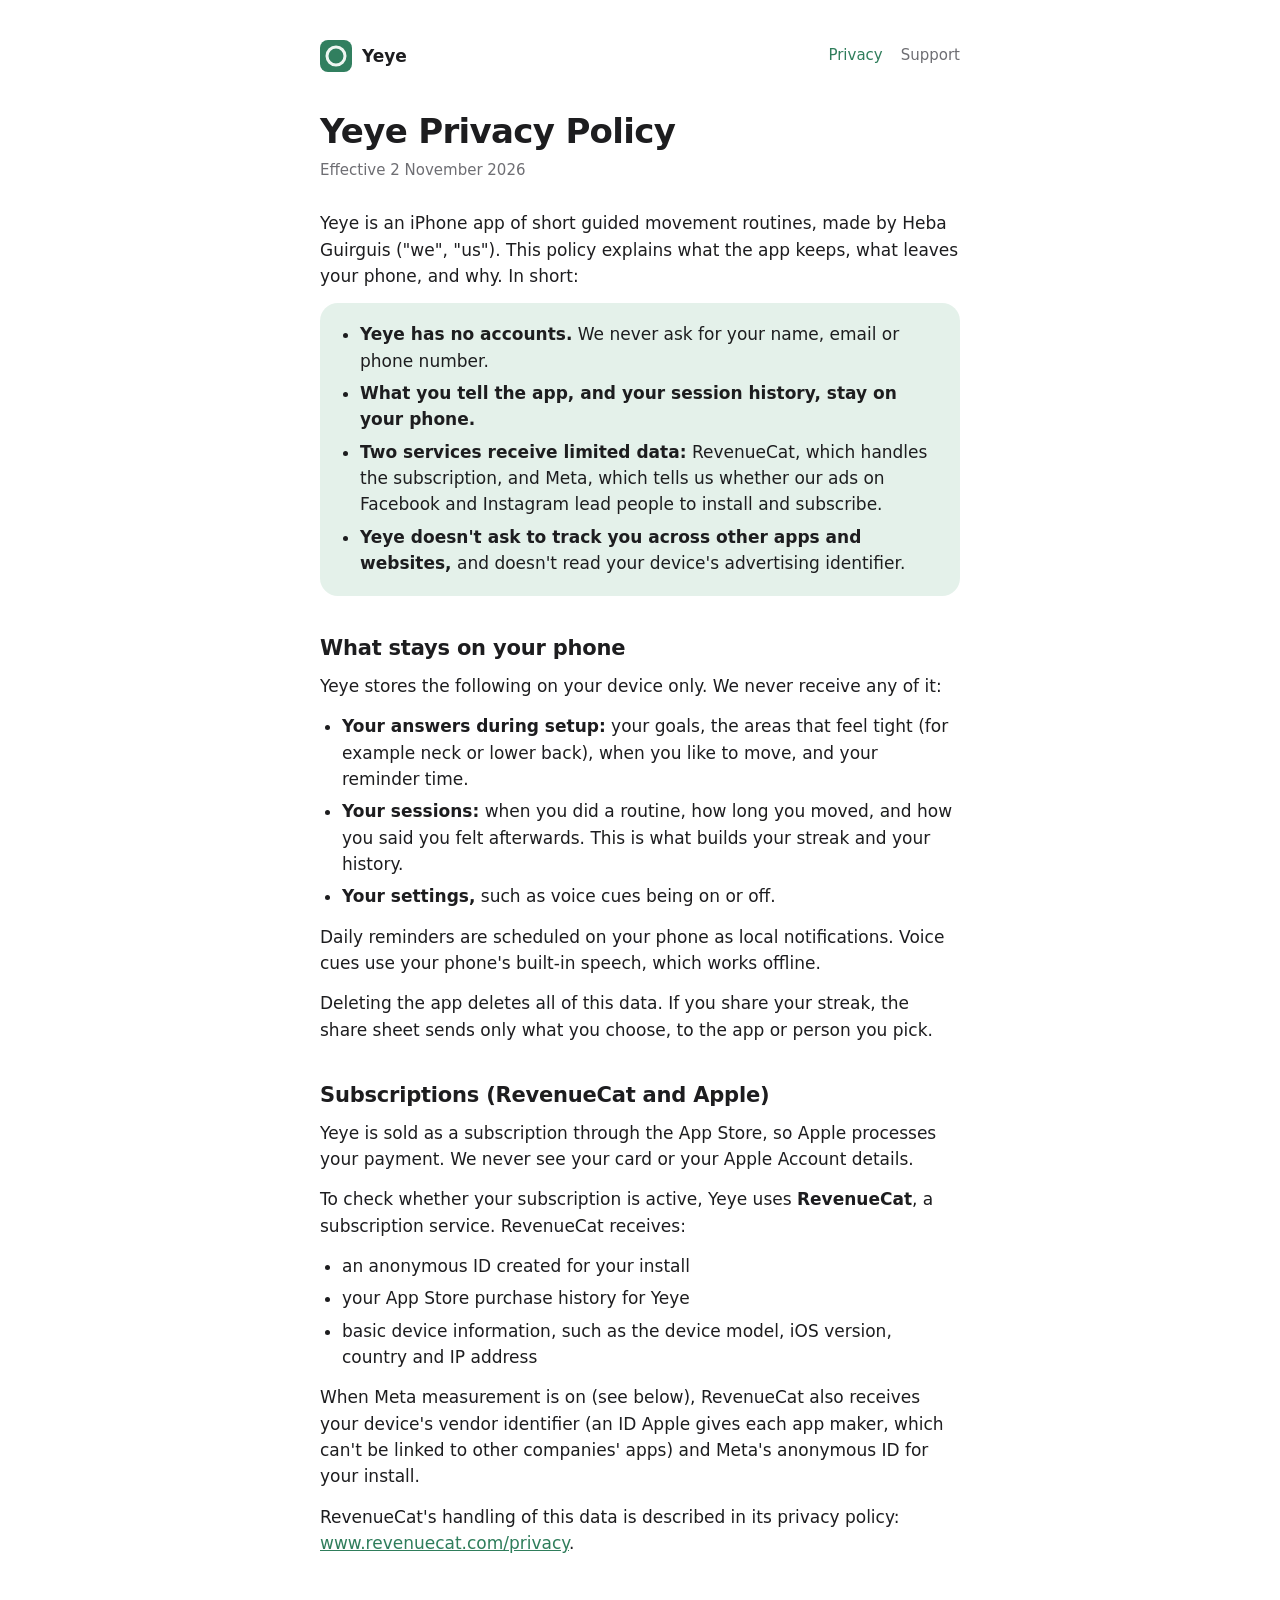
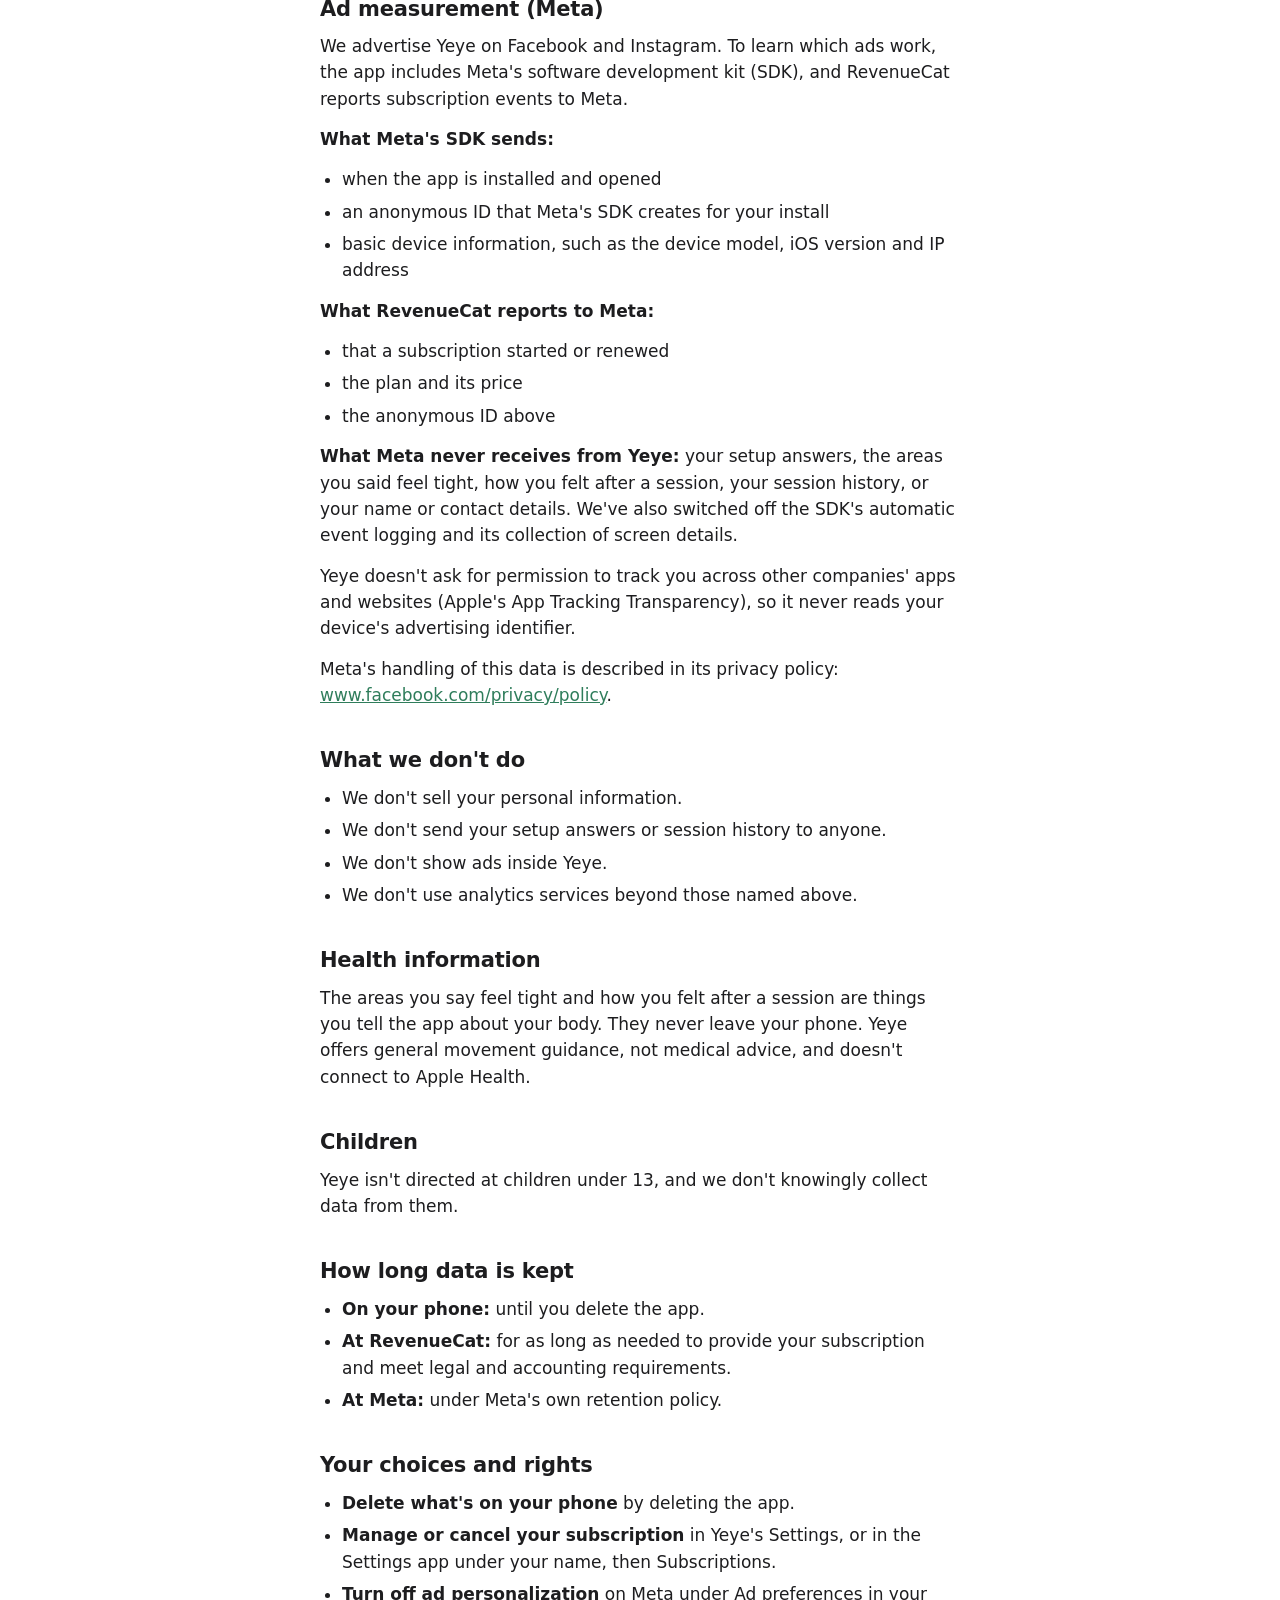
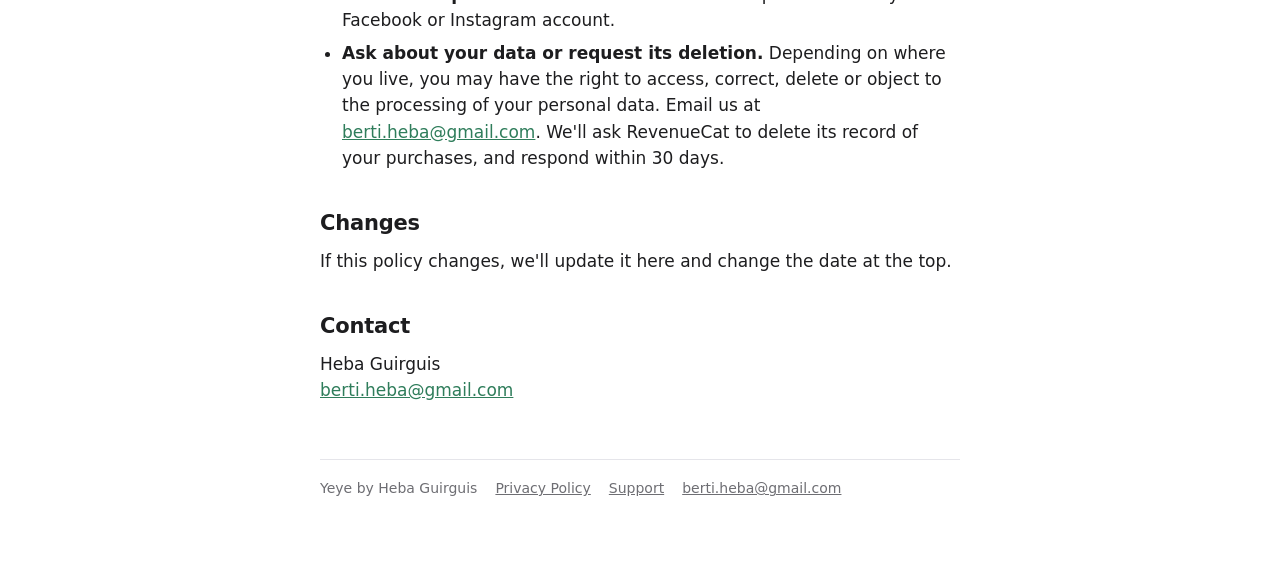
==== privacy/index.html @ ab6db5fe "Add Yeye's privacy policy and support pages Co-Authored-By: Claude Opus 5.5 <noreply@anthropic.com>" ====
<!doctype html>
<html lang="en">
<head>
<meta charset="utf-8">
<meta name="viewport" content="width=device-width, initial-scale=1, viewport-fit=cover">
<title>Yeye Privacy Policy</title>
<meta name="description" content="What the Yeye app keeps on your phone, and the limited data RevenueCat and Meta receive.">
<link rel="icon" href="data:image/svg+xml,%3Csvg xmlns='http://www.w3.org/2000/svg' viewBox='0 0 32 32'%3E%3Crect width='32' height='32' rx='7' fill='%23317F5F'/%3E%3Ccircle cx='16' cy='16' r='9' fill='none' stroke='%23EEF6F1' stroke-width='3'/%3E%3C/svg%3E">
<link rel="stylesheet" href="../style.css">
</head>
<body>
<div class="page">
<nav><a class="brand" href="../"><svg viewBox="0 0 32 32" aria-hidden="true"><rect width="32" height="32" fill="#317F5F"/><circle cx="16" cy="16" r="9" fill="none" stroke="#EEF6F1" stroke-width="3"/></svg>Yeye</a><div class="links"><a href="../privacy/" aria-current="page">Privacy</a><a href="../support/">Support</a></div></nav>
<main>
<h1>Yeye Privacy Policy</h1>
<p class="meta">Effective 2 November 2026</p>
<p>Yeye is an iPhone app of short guided movement routines, made by Heba Guirguis ("we", "us"). This policy explains what the app keeps, what leaves your phone, and why. In short:</p>
<div class="summary"><ul><li><strong>Yeye has no accounts.</strong> We never ask for your name, email or phone number.</li><li><strong>What you tell the app, and your session history, stay on your phone.</strong></li><li><strong>Two services receive limited data:</strong> RevenueCat, which handles the subscription, and Meta, which tells us whether our ads on Facebook and Instagram lead people to install and subscribe.</li><li><strong>Yeye doesn't ask to track you across other apps and websites,</strong> and doesn't read your device's advertising identifier.</li></ul></div>
<h2>What stays on your phone</h2>
<p>Yeye stores the following on your device only. We never receive any of it:</p>
<ul><li><strong>Your answers during setup:</strong> your goals, the areas that feel tight (for example neck or lower back), when you like to move, and your reminder time.</li><li><strong>Your sessions:</strong> when you did a routine, how long you moved, and how you said you felt afterwards. This is what builds your streak and your history.</li><li><strong>Your settings,</strong> such as voice cues being on or off.</li></ul>
<p>Daily reminders are scheduled on your phone as local notifications. Voice cues use your phone's built-in speech, which works offline.</p>
<p>Deleting the app deletes all of this data. If you share your streak, the share sheet sends only what you choose, to the app or person you pick.</p>
<h2>Subscriptions (RevenueCat and Apple)</h2>
<p>Yeye is sold as a subscription through the App Store, so Apple processes your payment. We never see your card or your Apple Account details.</p>
<p>To check whether your subscription is active, Yeye uses <strong>RevenueCat</strong>, a subscription service. RevenueCat receives:</p>
<ul><li>an anonymous ID created for your install</li><li>your App Store purchase history for Yeye</li><li>basic device information, such as the device model, iOS version, country and IP address</li></ul>
<p>When Meta measurement is on (see below), RevenueCat also receives your device's vendor identifier (an ID Apple gives each app maker, which can't be linked to other companies' apps) and Meta's anonymous ID for your install.</p>
<p>RevenueCat's handling of this data is described in its privacy policy: <a href="https://www.revenuecat.com/privacy">www.revenuecat.com/privacy</a>.</p>
<h2>Ad measurement (Meta)</h2>
<p>We advertise Yeye on Facebook and Instagram. To learn which ads work, the app includes Meta's software development kit (SDK), and RevenueCat reports subscription events to Meta.</p>
<p><strong>What Meta's SDK sends:</strong></p>
<ul><li>when the app is installed and opened</li><li>an anonymous ID that Meta's SDK creates for your install</li><li>basic device information, such as the device model, iOS version and IP address</li></ul>
<p><strong>What RevenueCat reports to Meta:</strong></p>
<ul><li>that a subscription started or renewed</li><li>the plan and its price</li><li>the anonymous ID above</li></ul>
<p><strong>What Meta never receives from Yeye:</strong> your setup answers, the areas you said feel tight, how you felt after a session, your session history, or your name or contact details. We've also switched off the SDK's automatic event logging and its collection of screen details.</p>
<p>Yeye doesn't ask for permission to track you across other companies' apps and websites (Apple's App Tracking Transparency), so it never reads your device's advertising identifier.</p>
<p>Meta's handling of this data is described in its privacy policy: <a href="https://www.facebook.com/privacy/policy">www.facebook.com/privacy/policy</a>.</p>
<h2>What we don't do</h2>
<ul><li>We don't sell your personal information.</li><li>We don't send your setup answers or session history to anyone.</li><li>We don't show ads inside Yeye.</li><li>We don't use analytics services beyond those named above.</li></ul>
<h2>Health information</h2>
<p>The areas you say feel tight and how you felt after a session are things you tell the app about your body. They never leave your phone. Yeye offers general movement guidance, not medical advice, and doesn't connect to Apple Health.</p>
<h2>Children</h2>
<p>Yeye isn't directed at children under 13, and we don't knowingly collect data from them.</p>
<h2>How long data is kept</h2>
<ul><li><strong>On your phone:</strong> until you delete the app.</li><li><strong>At RevenueCat:</strong> for as long as needed to provide your subscription and meet legal and accounting requirements.</li><li><strong>At Meta:</strong> under Meta's own retention policy.</li></ul>
<h2>Your choices and rights</h2>
<ul><li><strong>Delete what's on your phone</strong> by deleting the app.</li><li><strong>Manage or cancel your subscription</strong> in Yeye's Settings, or in the Settings app under your name, then Subscriptions.</li><li><strong>Turn off ad personalization</strong> on Meta under Ad preferences in your Facebook or Instagram account.</li><li><strong>Ask about your data or request its deletion.</strong> Depending on where you live, you may have the right to access, correct, delete or object to the processing of your personal data. Email us at <a href="mailto:berti.heba@gmail.com">berti.heba@gmail.com</a>. We'll ask RevenueCat to delete its record of your purchases, and respond within 30 days.</li></ul>
<h2>Changes</h2>
<p>If this policy changes, we'll update it here and change the date at the top.</p>
<h2>Contact</h2>
<p>Heba Guirguis<br><a href="mailto:berti.heba@gmail.com">berti.heba@gmail.com</a></p>
</main>
<footer><span>Yeye by Heba Guirguis</span><a href="../privacy/">Privacy Policy</a><a href="../support/">Support</a><a href="mailto:berti.heba@gmail.com">berti.heba@gmail.com</a></footer>
</div>
</body>
</html>
---- style.css ----
/* Yeye's site: white, quiet, Apple-native, one jade accent — the app's own tokens. */
:root {
  --bg: #FFFFFF;
  --surface: #F5F5F7;
  --fg: #1D1D1F;
  --fg2: #6E6E73;
  --hair: #E5E5EA;
  --accent: #2F7D5B;
  --accent-soft: #E4F1EA;
  color-scheme: light dark;
}
@media (prefers-color-scheme: dark) {
  :root { --bg: #000000; --surface: #1C1C1E; --fg: #F5F5F7; --fg2: #98989D; --hair: #38383A; --accent: #4FB287; --accent-soft: #173527; }
}
* { box-sizing: border-box; }
html { -webkit-text-size-adjust: 100%; }
body {
  margin: 0; background: var(--bg); color: var(--fg);
  font: 17px/1.55 -apple-system, BlinkMacSystemFont, "SF Pro Text", "Helvetica Neue", system-ui, sans-serif;
  -webkit-font-smoothing: antialiased;
}
.page {
  max-width: 680px; margin: 0 auto;
  padding: 40px max(20px, env(safe-area-inset-right)) 64px max(20px, env(safe-area-inset-left));
}
.brand { display: inline-flex; align-items: center; gap: 10px; color: var(--fg); text-decoration: none; font-weight: 700; font-size: 17px; }
.brand svg { width: 32px; height: 32px; border-radius: 8px; flex: none; }
nav { display: flex; align-items: center; justify-content: space-between; gap: 16px; flex-wrap: wrap; margin-bottom: 40px; }
nav .links { display: flex; gap: 18px; font-size: 15px; }
nav .links a { color: var(--fg2); text-decoration: none; }
nav .links a[aria-current="page"], nav .links a:hover { color: var(--accent); }
h1 { font-size: 34px; line-height: 1.15; letter-spacing: -0.02em; margin: 0 0 8px; text-wrap: balance; }
h2 { font-size: 21px; letter-spacing: -0.01em; margin: 36px 0 8px; }
p, ul, ol { margin: 0 0 14px; }
ul, ol { padding-left: 22px; }
li { margin-bottom: 6px; }
a { color: var(--accent); }
.meta { color: var(--fg2); font-size: 15px; margin-bottom: 28px; }
.summary { background: var(--accent-soft); border-radius: 18px; padding: 18px 22px 6px; margin: 0 0 8px; }
.summary ul { padding-left: 18px; }
.card { background: var(--surface); border-radius: 18px; padding: 18px 22px 6px; margin: 0 0 14px; }
.card h2 { margin-top: 0; }
.contact { font-weight: 600; user-select: all; }
.note { color: var(--fg2); font-size: 15px; }
.hero { padding: 24px 0 8px; }
.hero p { color: var(--fg2); font-size: 19px; max-width: 34ch; }
.tiles { display: grid; grid-template-columns: repeat(auto-fit, minmax(220px, 1fr)); gap: 12px; margin-top: 28px; }
.tile { display: block; background: var(--surface); border-radius: 18px; padding: 18px 20px; color: var(--fg); text-decoration: none; }
.tile strong { display: block; font-size: 17px; margin-bottom: 4px; }
.tile span { color: var(--fg2); font-size: 15px; }
.tile:hover strong { color: var(--accent); }
footer { margin-top: 56px; padding-top: 18px; border-top: 1px solid var(--hair); color: var(--fg2); font-size: 14px; display: flex; flex-wrap: wrap; gap: 6px 18px; }
footer a { color: var(--fg2); }
a:focus-visible { outline: 2px solid var(--accent); outline-offset: 2px; border-radius: 4px; }
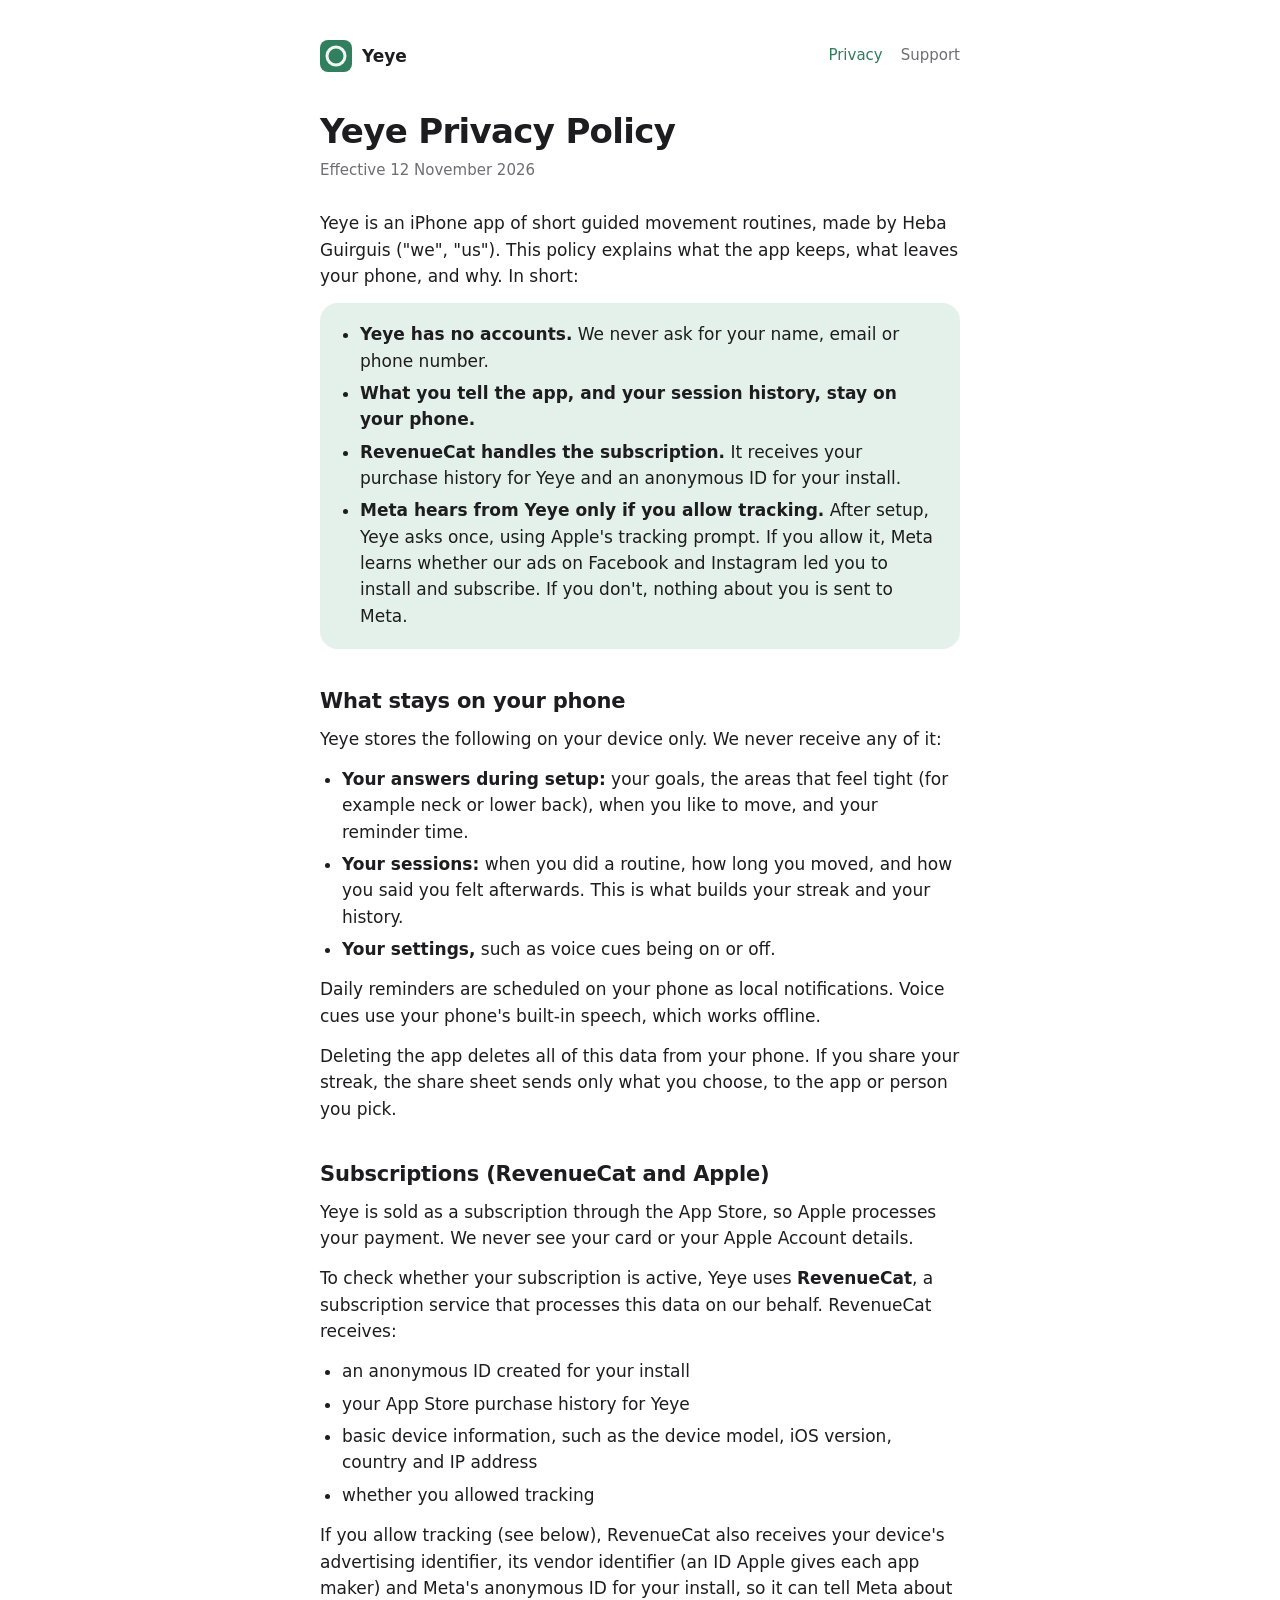
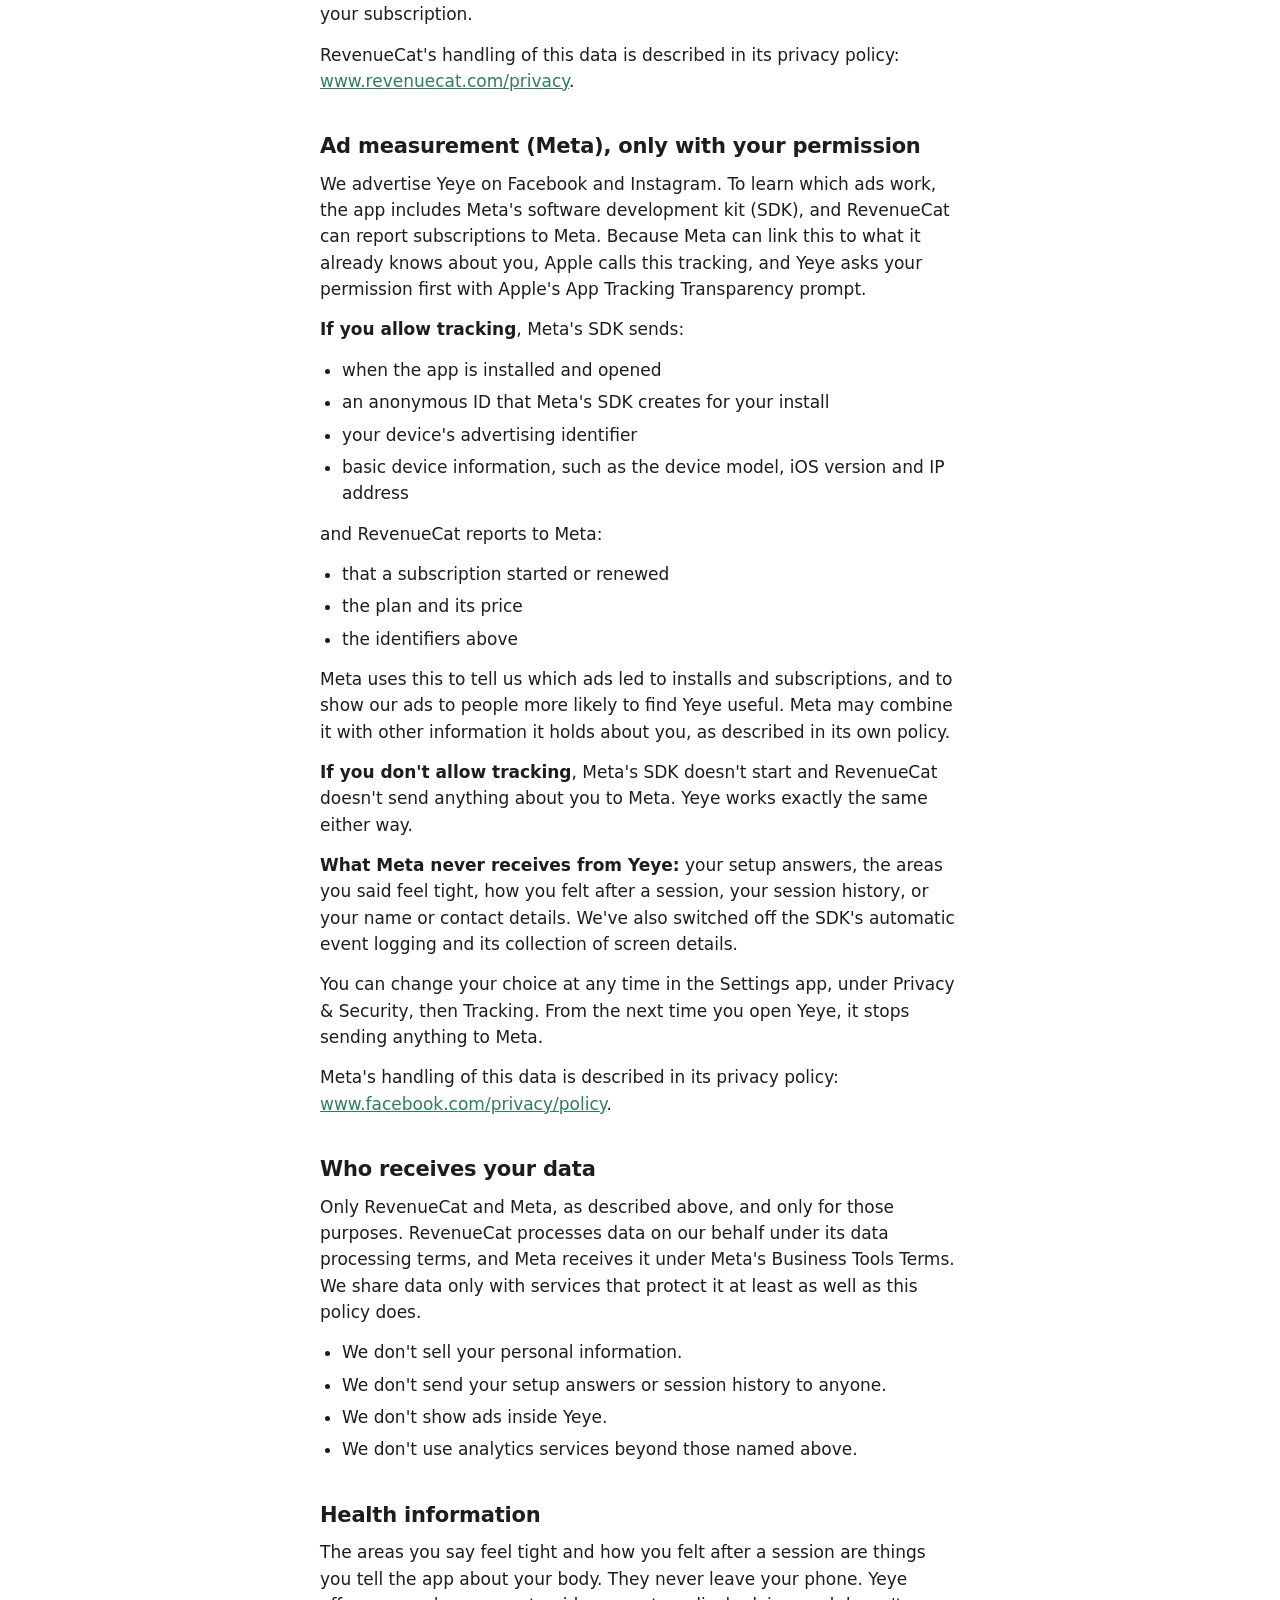
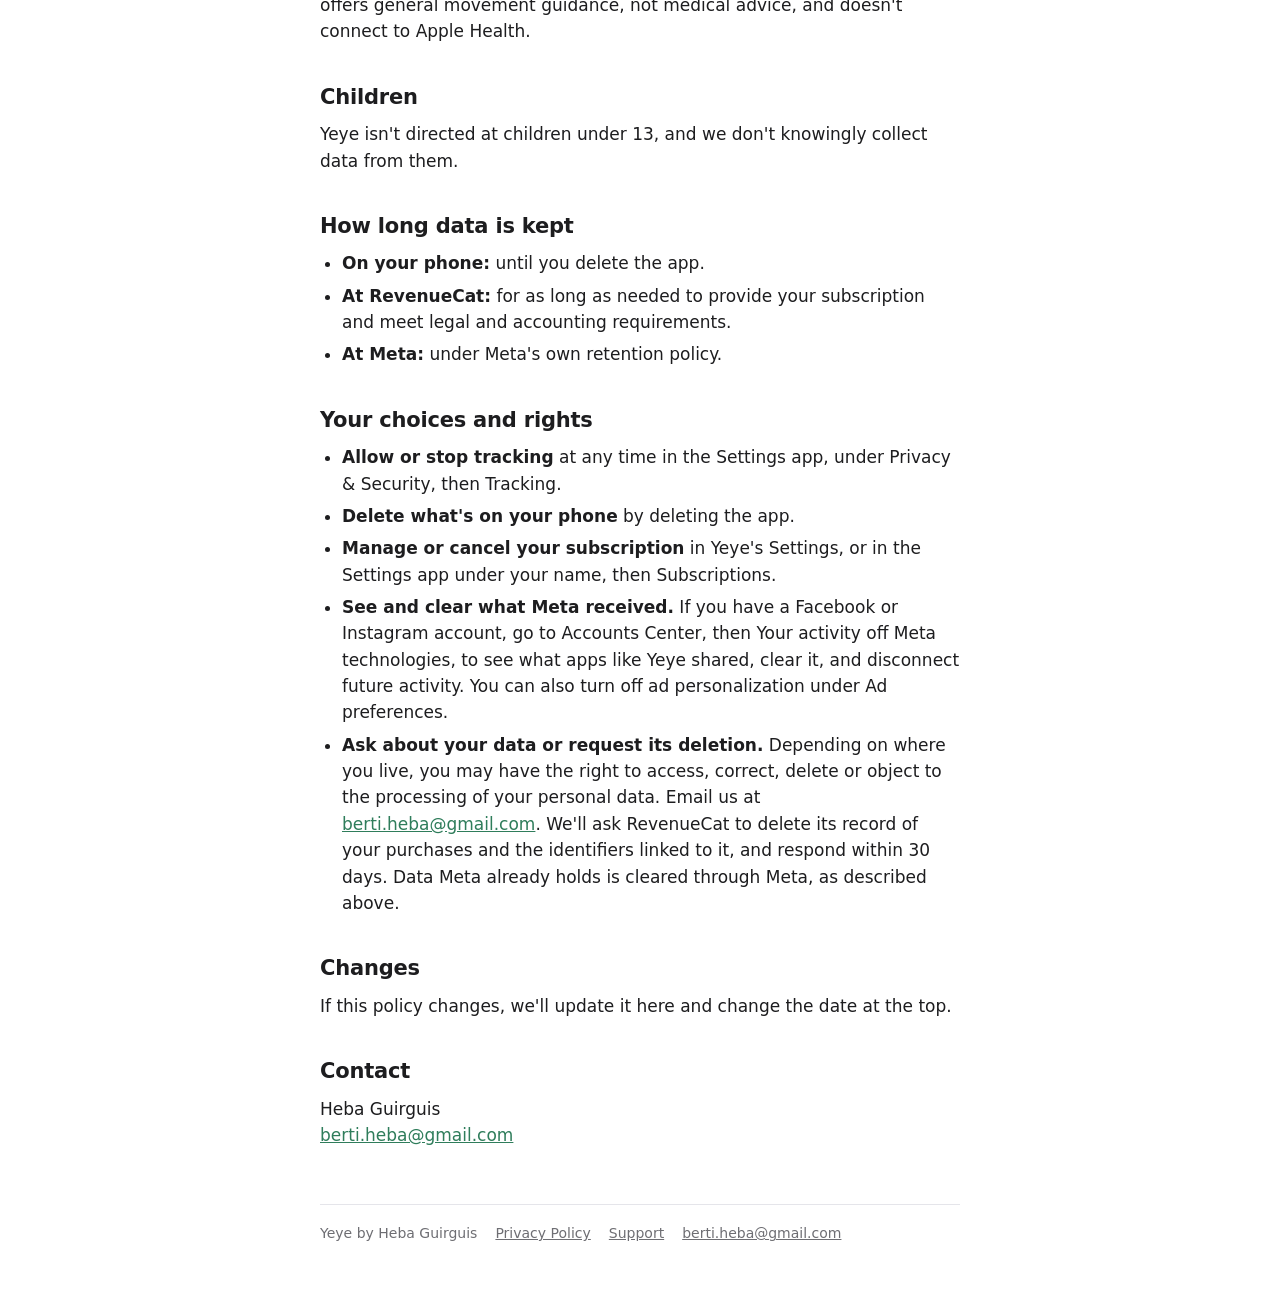
==== commit 543ec7e6: "Ask before tracking: Meta gets data only with permission The app now shows Apple's tracking prompt a" ====
--- a/privacy/index.html
+++ b/privacy/index.html
@@ -4,7 +4,7 @@
 <meta charset="utf-8">
 <meta name="viewport" content="width=device-width, initial-scale=1, viewport-fit=cover">
 <title>Yeye Privacy Policy</title>
-<meta name="description" content="What the Yeye app keeps on your phone, and the limited data RevenueCat and Meta receive.">
+<meta name="description" content="What the Yeye app keeps on your phone, what RevenueCat receives, and what Meta receives only if you allow tracking.">
 <link rel="icon" href="data:image/svg+xml,%3Csvg xmlns='http://www.w3.org/2000/svg' viewBox='0 0 32 32'%3E%3Crect width='32' height='32' rx='7' fill='%23317F5F'/%3E%3Ccircle cx='16' cy='16' r='9' fill='none' stroke='%23EEF6F1' stroke-width='3'/%3E%3C/svg%3E">
 <link rel="stylesheet" href="../style.css">
 </head>
@@ -13,30 +13,33 @@
 <nav><a class="brand" href="../"><svg viewBox="0 0 32 32" aria-hidden="true"><rect width="32" height="32" fill="#317F5F"/><circle cx="16" cy="16" r="9" fill="none" stroke="#EEF6F1" stroke-width="3"/></svg>Yeye</a><div class="links"><a href="../privacy/" aria-current="page">Privacy</a><a href="../support/">Support</a></div></nav>
 <main>
 <h1>Yeye Privacy Policy</h1>
-<p class="meta">Effective 2 November 2026</p>
+<p class="meta">Effective 12 November 2026</p>
 <p>Yeye is an iPhone app of short guided movement routines, made by Heba Guirguis ("we", "us"). This policy explains what the app keeps, what leaves your phone, and why. In short:</p>
-<div class="summary"><ul><li><strong>Yeye has no accounts.</strong> We never ask for your name, email or phone number.</li><li><strong>What you tell the app, and your session history, stay on your phone.</strong></li><li><strong>Two services receive limited data:</strong> RevenueCat, which handles the subscription, and Meta, which tells us whether our ads on Facebook and Instagram lead people to install and subscribe.</li><li><strong>Yeye doesn't ask to track you across other apps and websites,</strong> and doesn't read your device's advertising identifier.</li></ul></div>
+<div class="summary"><ul><li><strong>Yeye has no accounts.</strong> We never ask for your name, email or phone number.</li><li><strong>What you tell the app, and your session history, stay on your phone.</strong></li><li><strong>RevenueCat handles the subscription.</strong> It receives your purchase history for Yeye and an anonymous ID for your install.</li><li><strong>Meta hears from Yeye only if you allow tracking.</strong> After setup, Yeye asks once, using Apple's tracking prompt. If you allow it, Meta learns whether our ads on Facebook and Instagram led you to install and subscribe. If you don't, nothing about you is sent to Meta.</li></ul></div>
 <h2>What stays on your phone</h2>
 <p>Yeye stores the following on your device only. We never receive any of it:</p>
 <ul><li><strong>Your answers during setup:</strong> your goals, the areas that feel tight (for example neck or lower back), when you like to move, and your reminder time.</li><li><strong>Your sessions:</strong> when you did a routine, how long you moved, and how you said you felt afterwards. This is what builds your streak and your history.</li><li><strong>Your settings,</strong> such as voice cues being on or off.</li></ul>
 <p>Daily reminders are scheduled on your phone as local notifications. Voice cues use your phone's built-in speech, which works offline.</p>
-<p>Deleting the app deletes all of this data. If you share your streak, the share sheet sends only what you choose, to the app or person you pick.</p>
+<p>Deleting the app deletes all of this data from your phone. If you share your streak, the share sheet sends only what you choose, to the app or person you pick.</p>
 <h2>Subscriptions (RevenueCat and Apple)</h2>
 <p>Yeye is sold as a subscription through the App Store, so Apple processes your payment. We never see your card or your Apple Account details.</p>
-<p>To check whether your subscription is active, Yeye uses <strong>RevenueCat</strong>, a subscription service. RevenueCat receives:</p>
-<ul><li>an anonymous ID created for your install</li><li>your App Store purchase history for Yeye</li><li>basic device information, such as the device model, iOS version, country and IP address</li></ul>
-<p>When Meta measurement is on (see below), RevenueCat also receives your device's vendor identifier (an ID Apple gives each app maker, which can't be linked to other companies' apps) and Meta's anonymous ID for your install.</p>
+<p>To check whether your subscription is active, Yeye uses <strong>RevenueCat</strong>, a subscription service that processes this data on our behalf. RevenueCat receives:</p>
+<ul><li>an anonymous ID created for your install</li><li>your App Store purchase history for Yeye</li><li>basic device information, such as the device model, iOS version, country and IP address</li><li>whether you allowed tracking</li></ul>
+<p>If you allow tracking (see below), RevenueCat also receives your device's advertising identifier, its vendor identifier (an ID Apple gives each app maker) and Meta's anonymous ID for your install, so it can tell Meta about your subscription.</p>
 <p>RevenueCat's handling of this data is described in its privacy policy: <a href="https://www.revenuecat.com/privacy">www.revenuecat.com/privacy</a>.</p>
-<h2>Ad measurement (Meta)</h2>
-<p>We advertise Yeye on Facebook and Instagram. To learn which ads work, the app includes Meta's software development kit (SDK), and RevenueCat reports subscription events to Meta.</p>
-<p><strong>What Meta's SDK sends:</strong></p>
-<ul><li>when the app is installed and opened</li><li>an anonymous ID that Meta's SDK creates for your install</li><li>basic device information, such as the device model, iOS version and IP address</li></ul>
-<p><strong>What RevenueCat reports to Meta:</strong></p>
-<ul><li>that a subscription started or renewed</li><li>the plan and its price</li><li>the anonymous ID above</li></ul>
+<h2>Ad measurement (Meta), only with your permission</h2>
+<p>We advertise Yeye on Facebook and Instagram. To learn which ads work, the app includes Meta's software development kit (SDK), and RevenueCat can report subscriptions to Meta. Because Meta can link this to what it already knows about you, Apple calls this tracking, and Yeye asks your permission first with Apple's App Tracking Transparency prompt.</p>
+<p><strong>If you allow tracking</strong>, Meta's SDK sends:</p>
+<ul><li>when the app is installed and opened</li><li>an anonymous ID that Meta's SDK creates for your install</li><li>your device's advertising identifier</li><li>basic device information, such as the device model, iOS version and IP address</li></ul>
+<p>and RevenueCat reports to Meta:</p>
+<ul><li>that a subscription started or renewed</li><li>the plan and its price</li><li>the identifiers above</li></ul>
+<p>Meta uses this to tell us which ads led to installs and subscriptions, and to show our ads to people more likely to find Yeye useful. Meta may combine it with other information it holds about you, as described in its own policy.</p>
+<p><strong>If you don't allow tracking</strong>, Meta's SDK doesn't start and RevenueCat doesn't send anything about you to Meta. Yeye works exactly the same either way.</p>
 <p><strong>What Meta never receives from Yeye:</strong> your setup answers, the areas you said feel tight, how you felt after a session, your session history, or your name or contact details. We've also switched off the SDK's automatic event logging and its collection of screen details.</p>
-<p>Yeye doesn't ask for permission to track you across other companies' apps and websites (Apple's App Tracking Transparency), so it never reads your device's advertising identifier.</p>
+<p>You can change your choice at any time in the Settings app, under Privacy &amp; Security, then Tracking. From the next time you open Yeye, it stops sending anything to Meta.</p>
 <p>Meta's handling of this data is described in its privacy policy: <a href="https://www.facebook.com/privacy/policy">www.facebook.com/privacy/policy</a>.</p>
-<h2>What we don't do</h2>
+<h2>Who receives your data</h2>
+<p>Only RevenueCat and Meta, as described above, and only for those purposes. RevenueCat processes data on our behalf under its data processing terms, and Meta receives it under Meta's Business Tools Terms. We share data only with services that protect it at least as well as this policy does.</p>
 <ul><li>We don't sell your personal information.</li><li>We don't send your setup answers or session history to anyone.</li><li>We don't show ads inside Yeye.</li><li>We don't use analytics services beyond those named above.</li></ul>
 <h2>Health information</h2>
 <p>The areas you say feel tight and how you felt after a session are things you tell the app about your body. They never leave your phone. Yeye offers general movement guidance, not medical advice, and doesn't connect to Apple Health.</p>
@@ -45,7 +48,7 @@
 <h2>How long data is kept</h2>
 <ul><li><strong>On your phone:</strong> until you delete the app.</li><li><strong>At RevenueCat:</strong> for as long as needed to provide your subscription and meet legal and accounting requirements.</li><li><strong>At Meta:</strong> under Meta's own retention policy.</li></ul>
 <h2>Your choices and rights</h2>
-<ul><li><strong>Delete what's on your phone</strong> by deleting the app.</li><li><strong>Manage or cancel your subscription</strong> in Yeye's Settings, or in the Settings app under your name, then Subscriptions.</li><li><strong>Turn off ad personalization</strong> on Meta under Ad preferences in your Facebook or Instagram account.</li><li><strong>Ask about your data or request its deletion.</strong> Depending on where you live, you may have the right to access, correct, delete or object to the processing of your personal data. Email us at <a href="mailto:berti.heba@gmail.com">berti.heba@gmail.com</a>. We'll ask RevenueCat to delete its record of your purchases, and respond within 30 days.</li></ul>
+<ul><li><strong>Allow or stop tracking</strong> at any time in the Settings app, under Privacy &amp; Security, then Tracking.</li><li><strong>Delete what's on your phone</strong> by deleting the app.</li><li><strong>Manage or cancel your subscription</strong> in Yeye's Settings, or in the Settings app under your name, then Subscriptions.</li><li><strong>See and clear what Meta received.</strong> If you have a Facebook or Instagram account, go to Accounts Center, then Your activity off Meta technologies, to see what apps like Yeye shared, clear it, and disconnect future activity. You can also turn off ad personalization under Ad preferences.</li><li><strong>Ask about your data or request its deletion.</strong> Depending on where you live, you may have the right to access, correct, delete or object to the processing of your personal data. Email us at <a href="mailto:berti.heba@gmail.com">berti.heba@gmail.com</a>. We'll ask RevenueCat to delete its record of your purchases and the identifiers linked to it, and respond within 30 days. Data Meta already holds is cleared through Meta, as described above.</li></ul>
 <h2>Changes</h2>
 <p>If this policy changes, we'll update it here and change the date at the top.</p>
 <h2>Contact</h2>
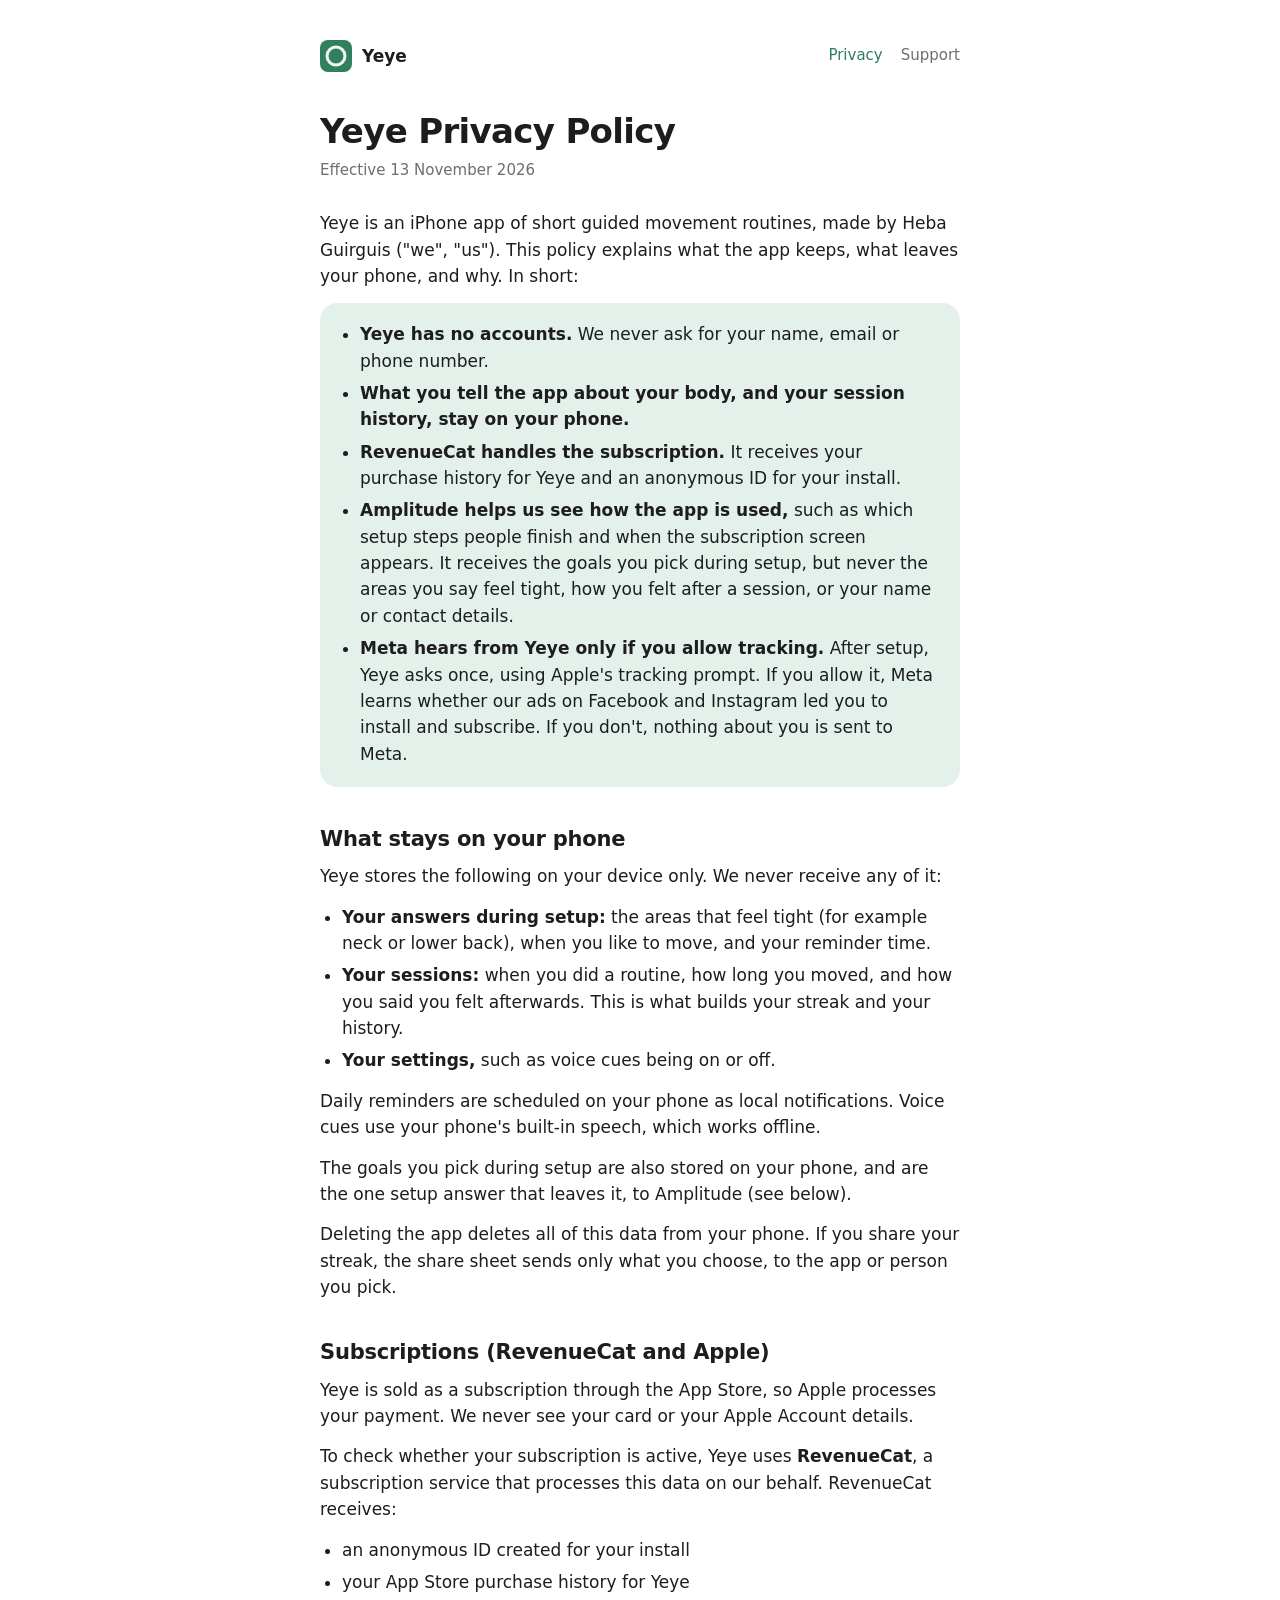
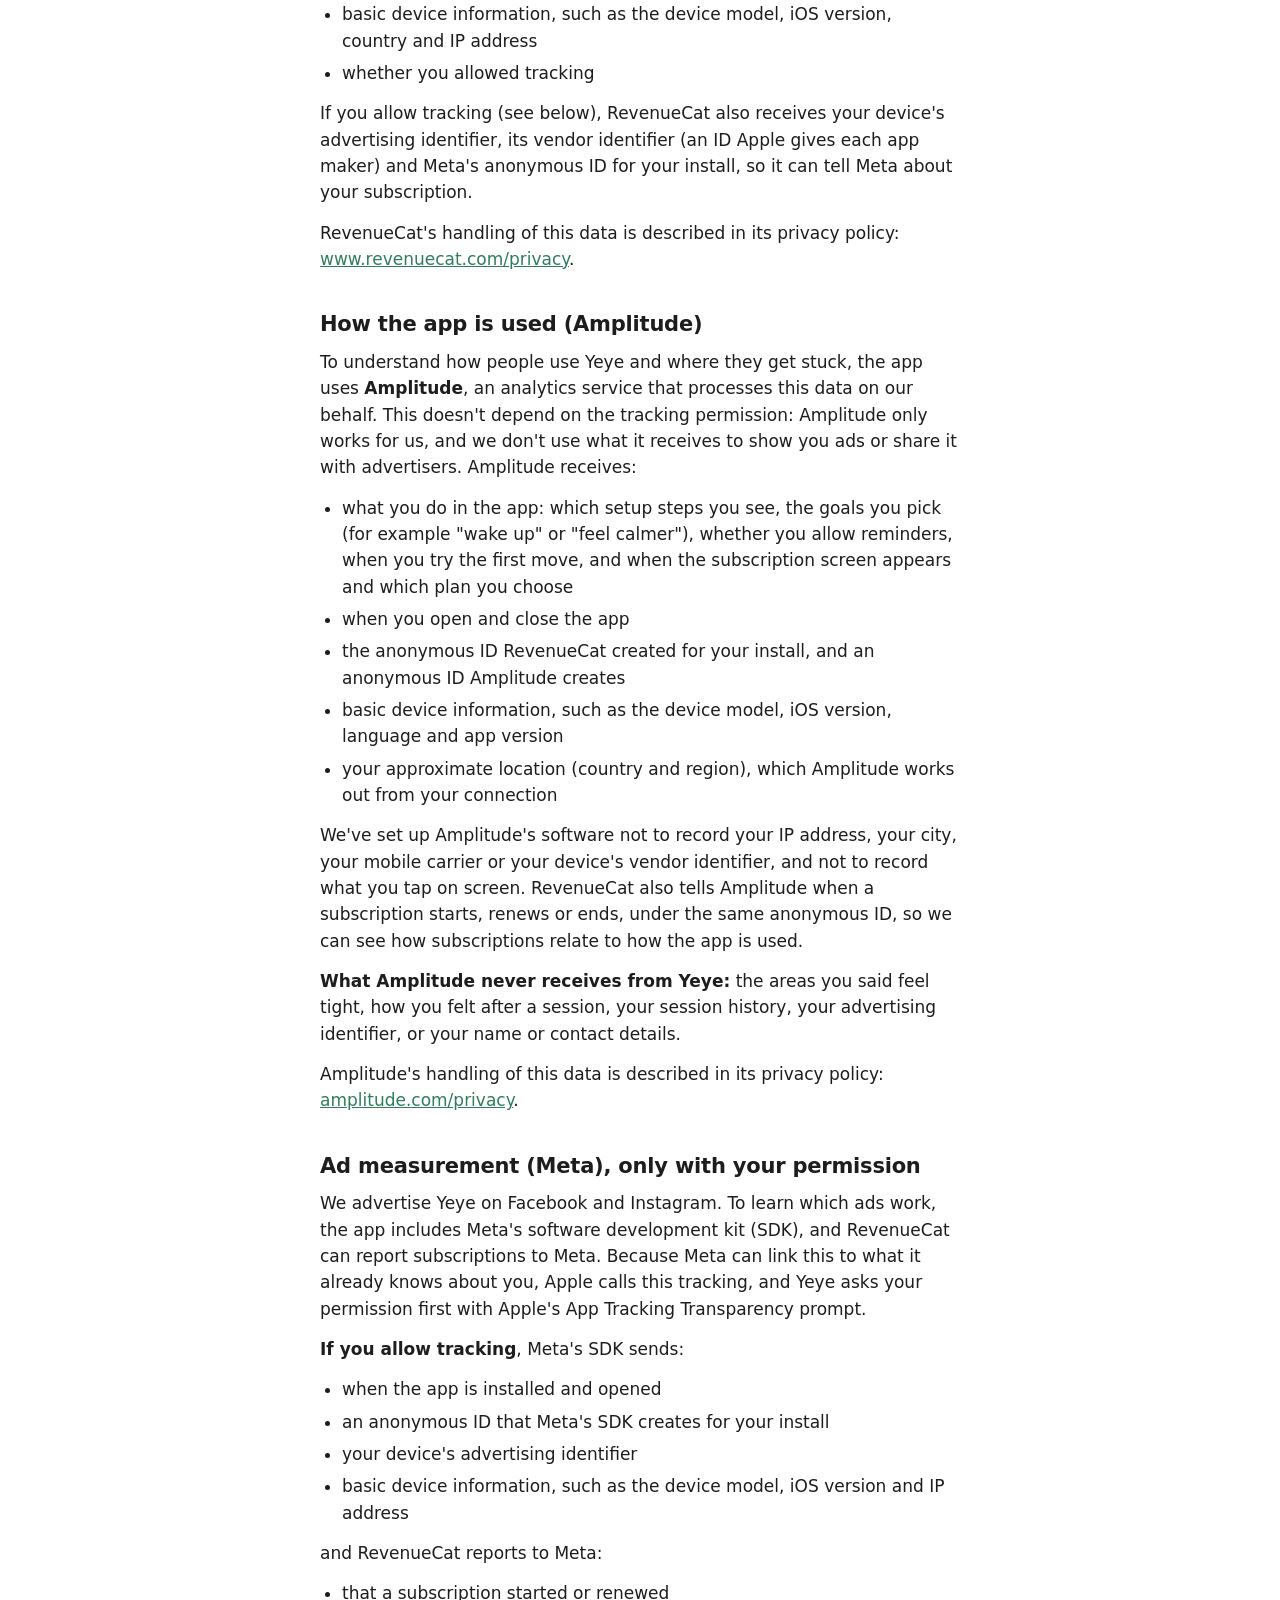
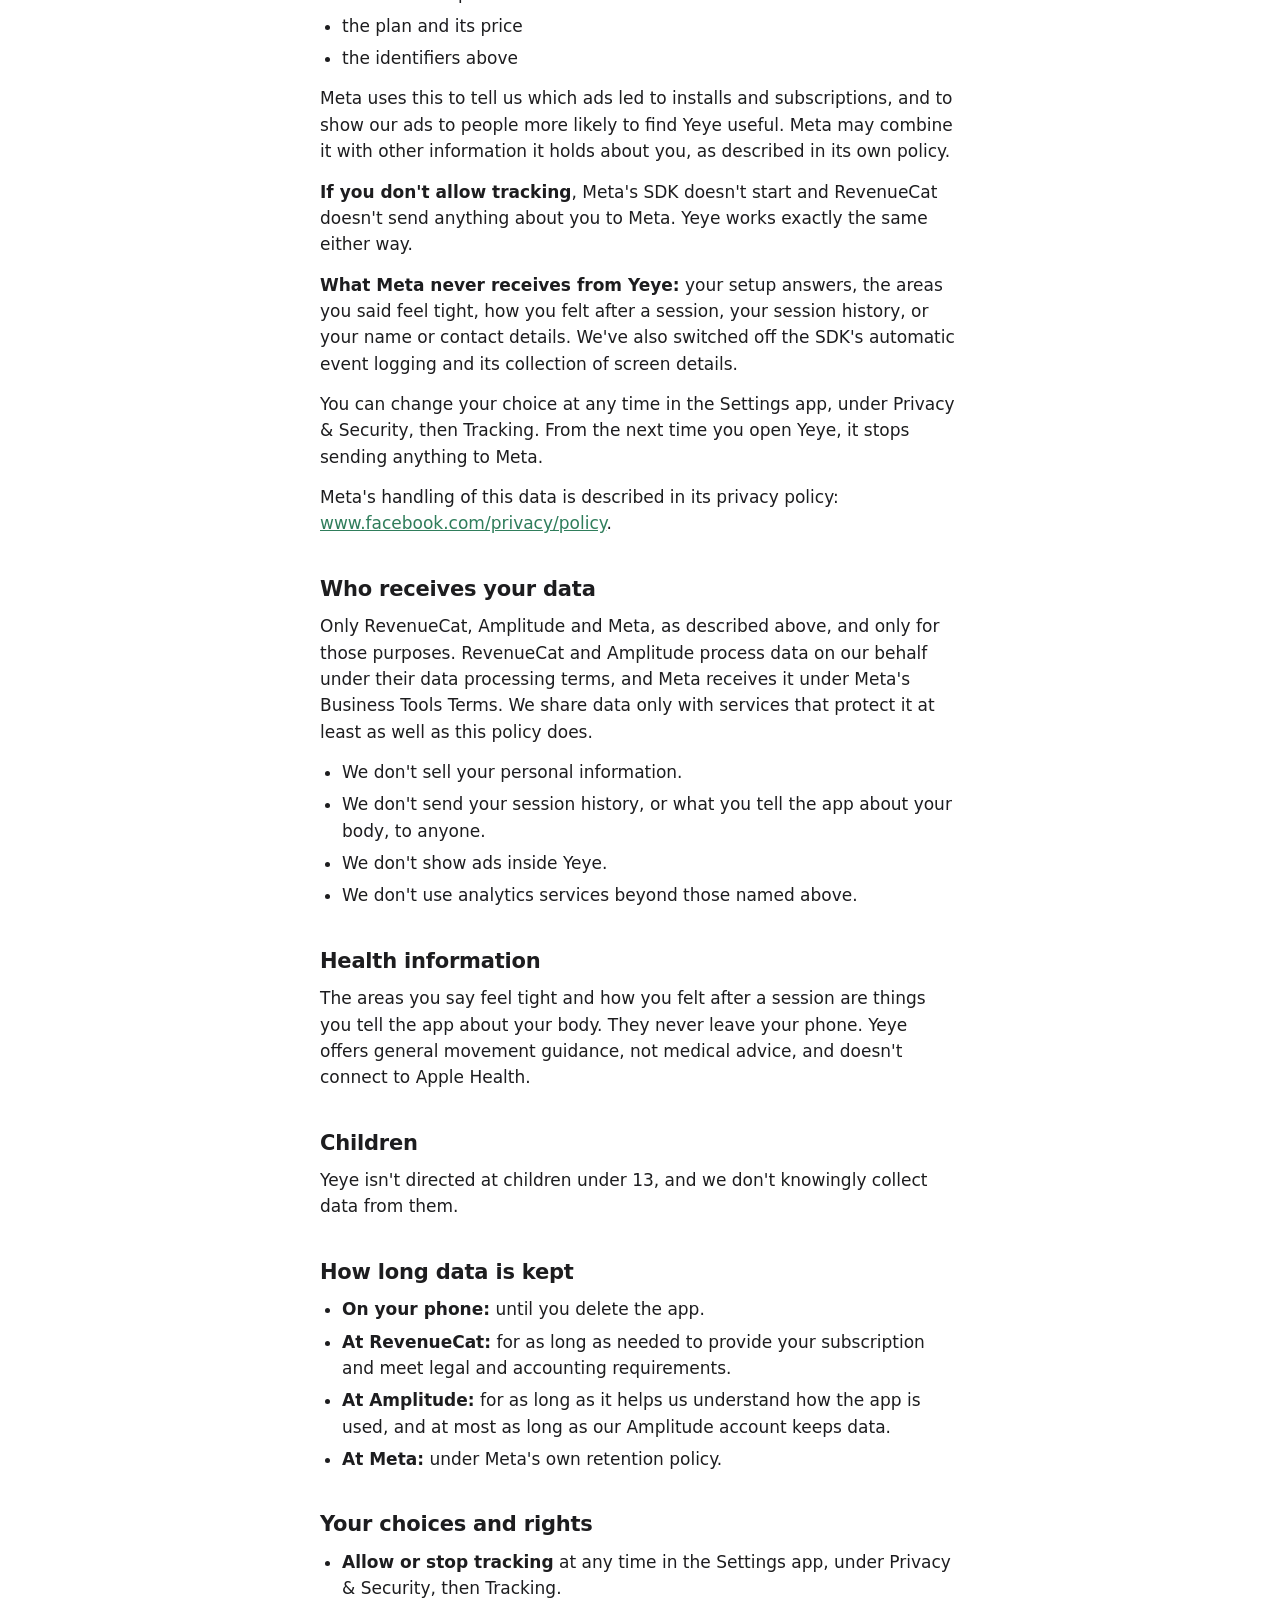
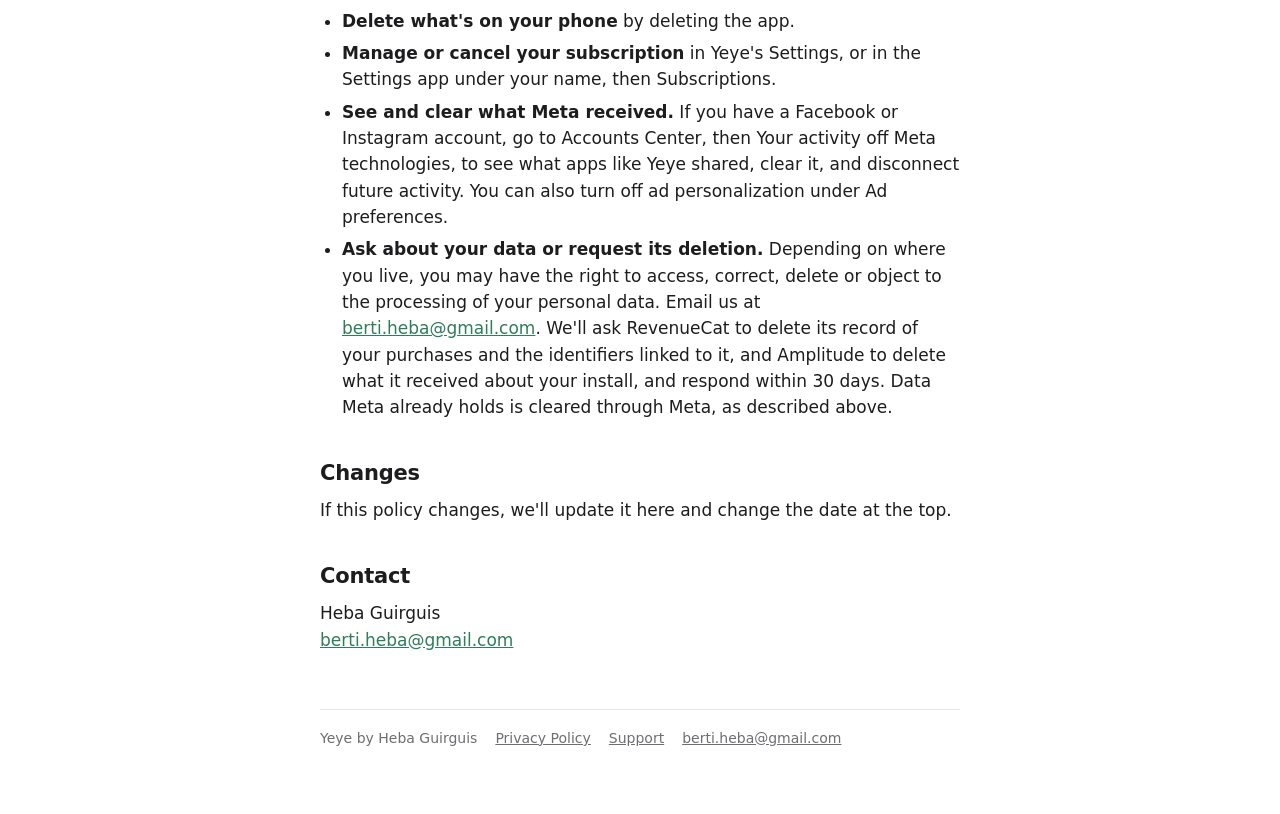
==== commit 14107872: "Name Amplitude in the privacy policy The app now sends usage events to Amplitude. The policy says wh" ====
--- a/privacy/index.html
+++ b/privacy/index.html
@@ -4,7 +4,7 @@
 <meta charset="utf-8">
 <meta name="viewport" content="width=device-width, initial-scale=1, viewport-fit=cover">
 <title>Yeye Privacy Policy</title>
-<meta name="description" content="What the Yeye app keeps on your phone, what RevenueCat receives, and what Meta receives only if you allow tracking.">
+<meta name="description" content="What the Yeye app keeps on your phone, what RevenueCat and Amplitude receive, and what Meta receives only if you allow tracking.">
 <link rel="icon" href="data:image/svg+xml,%3Csvg xmlns='http://www.w3.org/2000/svg' viewBox='0 0 32 32'%3E%3Crect width='32' height='32' rx='7' fill='%23317F5F'/%3E%3Ccircle cx='16' cy='16' r='9' fill='none' stroke='%23EEF6F1' stroke-width='3'/%3E%3C/svg%3E">
 <link rel="stylesheet" href="../style.css">
 </head>
@@ -13,13 +13,14 @@
 <nav><a class="brand" href="../"><svg viewBox="0 0 32 32" aria-hidden="true"><rect width="32" height="32" fill="#317F5F"/><circle cx="16" cy="16" r="9" fill="none" stroke="#EEF6F1" stroke-width="3"/></svg>Yeye</a><div class="links"><a href="../privacy/" aria-current="page">Privacy</a><a href="../support/">Support</a></div></nav>
 <main>
 <h1>Yeye Privacy Policy</h1>
-<p class="meta">Effective 12 November 2026</p>
+<p class="meta">Effective 13 November 2026</p>
 <p>Yeye is an iPhone app of short guided movement routines, made by Heba Guirguis ("we", "us"). This policy explains what the app keeps, what leaves your phone, and why. In short:</p>
-<div class="summary"><ul><li><strong>Yeye has no accounts.</strong> We never ask for your name, email or phone number.</li><li><strong>What you tell the app, and your session history, stay on your phone.</strong></li><li><strong>RevenueCat handles the subscription.</strong> It receives your purchase history for Yeye and an anonymous ID for your install.</li><li><strong>Meta hears from Yeye only if you allow tracking.</strong> After setup, Yeye asks once, using Apple's tracking prompt. If you allow it, Meta learns whether our ads on Facebook and Instagram led you to install and subscribe. If you don't, nothing about you is sent to Meta.</li></ul></div>
+<div class="summary"><ul><li><strong>Yeye has no accounts.</strong> We never ask for your name, email or phone number.</li><li><strong>What you tell the app about your body, and your session history, stay on your phone.</strong></li><li><strong>RevenueCat handles the subscription.</strong> It receives your purchase history for Yeye and an anonymous ID for your install.</li><li><strong>Amplitude helps us see how the app is used,</strong> such as which setup steps people finish and when the subscription screen appears. It receives the goals you pick during setup, but never the areas you say feel tight, how you felt after a session, or your name or contact details.</li><li><strong>Meta hears from Yeye only if you allow tracking.</strong> After setup, Yeye asks once, using Apple's tracking prompt. If you allow it, Meta learns whether our ads on Facebook and Instagram led you to install and subscribe. If you don't, nothing about you is sent to Meta.</li></ul></div>
 <h2>What stays on your phone</h2>
 <p>Yeye stores the following on your device only. We never receive any of it:</p>
-<ul><li><strong>Your answers during setup:</strong> your goals, the areas that feel tight (for example neck or lower back), when you like to move, and your reminder time.</li><li><strong>Your sessions:</strong> when you did a routine, how long you moved, and how you said you felt afterwards. This is what builds your streak and your history.</li><li><strong>Your settings,</strong> such as voice cues being on or off.</li></ul>
+<ul><li><strong>Your answers during setup:</strong> the areas that feel tight (for example neck or lower back), when you like to move, and your reminder time.</li><li><strong>Your sessions:</strong> when you did a routine, how long you moved, and how you said you felt afterwards. This is what builds your streak and your history.</li><li><strong>Your settings,</strong> such as voice cues being on or off.</li></ul>
 <p>Daily reminders are scheduled on your phone as local notifications. Voice cues use your phone's built-in speech, which works offline.</p>
+<p>The goals you pick during setup are also stored on your phone, and are the one setup answer that leaves it, to Amplitude (see below).</p>
 <p>Deleting the app deletes all of this data from your phone. If you share your streak, the share sheet sends only what you choose, to the app or person you pick.</p>
 <h2>Subscriptions (RevenueCat and Apple)</h2>
 <p>Yeye is sold as a subscription through the App Store, so Apple processes your payment. We never see your card or your Apple Account details.</p>
@@ -27,6 +28,12 @@
 <ul><li>an anonymous ID created for your install</li><li>your App Store purchase history for Yeye</li><li>basic device information, such as the device model, iOS version, country and IP address</li><li>whether you allowed tracking</li></ul>
 <p>If you allow tracking (see below), RevenueCat also receives your device's advertising identifier, its vendor identifier (an ID Apple gives each app maker) and Meta's anonymous ID for your install, so it can tell Meta about your subscription.</p>
 <p>RevenueCat's handling of this data is described in its privacy policy: <a href="https://www.revenuecat.com/privacy">www.revenuecat.com/privacy</a>.</p>
+<h2>How the app is used (Amplitude)</h2>
+<p>To understand how people use Yeye and where they get stuck, the app uses <strong>Amplitude</strong>, an analytics service that processes this data on our behalf. This doesn't depend on the tracking permission: Amplitude only works for us, and we don't use what it receives to show you ads or share it with advertisers. Amplitude receives:</p>
+<ul><li>what you do in the app: which setup steps you see, the goals you pick (for example "wake up" or "feel calmer"), whether you allow reminders, when you try the first move, and when the subscription screen appears and which plan you choose</li><li>when you open and close the app</li><li>the anonymous ID RevenueCat created for your install, and an anonymous ID Amplitude creates</li><li>basic device information, such as the device model, iOS version, language and app version</li><li>your approximate location (country and region), which Amplitude works out from your connection</li></ul>
+<p>We've set up Amplitude's software not to record your IP address, your city, your mobile carrier or your device's vendor identifier, and not to record what you tap on screen. RevenueCat also tells Amplitude when a subscription starts, renews or ends, under the same anonymous ID, so we can see how subscriptions relate to how the app is used.</p>
+<p><strong>What Amplitude never receives from Yeye:</strong> the areas you said feel tight, how you felt after a session, your session history, your advertising identifier, or your name or contact details.</p>
+<p>Amplitude's handling of this data is described in its privacy policy: <a href="https://amplitude.com/privacy">amplitude.com/privacy</a>.</p>
 <h2>Ad measurement (Meta), only with your permission</h2>
 <p>We advertise Yeye on Facebook and Instagram. To learn which ads work, the app includes Meta's software development kit (SDK), and RevenueCat can report subscriptions to Meta. Because Meta can link this to what it already knows about you, Apple calls this tracking, and Yeye asks your permission first with Apple's App Tracking Transparency prompt.</p>
 <p><strong>If you allow tracking</strong>, Meta's SDK sends:</p>
@@ -39,16 +46,16 @@
 <p>You can change your choice at any time in the Settings app, under Privacy &amp; Security, then Tracking. From the next time you open Yeye, it stops sending anything to Meta.</p>
 <p>Meta's handling of this data is described in its privacy policy: <a href="https://www.facebook.com/privacy/policy">www.facebook.com/privacy/policy</a>.</p>
 <h2>Who receives your data</h2>
-<p>Only RevenueCat and Meta, as described above, and only for those purposes. RevenueCat processes data on our behalf under its data processing terms, and Meta receives it under Meta's Business Tools Terms. We share data only with services that protect it at least as well as this policy does.</p>
-<ul><li>We don't sell your personal information.</li><li>We don't send your setup answers or session history to anyone.</li><li>We don't show ads inside Yeye.</li><li>We don't use analytics services beyond those named above.</li></ul>
+<p>Only RevenueCat, Amplitude and Meta, as described above, and only for those purposes. RevenueCat and Amplitude process data on our behalf under their data processing terms, and Meta receives it under Meta's Business Tools Terms. We share data only with services that protect it at least as well as this policy does.</p>
+<ul><li>We don't sell your personal information.</li><li>We don't send your session history, or what you tell the app about your body, to anyone.</li><li>We don't show ads inside Yeye.</li><li>We don't use analytics services beyond those named above.</li></ul>
 <h2>Health information</h2>
 <p>The areas you say feel tight and how you felt after a session are things you tell the app about your body. They never leave your phone. Yeye offers general movement guidance, not medical advice, and doesn't connect to Apple Health.</p>
 <h2>Children</h2>
 <p>Yeye isn't directed at children under 13, and we don't knowingly collect data from them.</p>
 <h2>How long data is kept</h2>
-<ul><li><strong>On your phone:</strong> until you delete the app.</li><li><strong>At RevenueCat:</strong> for as long as needed to provide your subscription and meet legal and accounting requirements.</li><li><strong>At Meta:</strong> under Meta's own retention policy.</li></ul>
+<ul><li><strong>On your phone:</strong> until you delete the app.</li><li><strong>At RevenueCat:</strong> for as long as needed to provide your subscription and meet legal and accounting requirements.</li><li><strong>At Amplitude:</strong> for as long as it helps us understand how the app is used, and at most as long as our Amplitude account keeps data.</li><li><strong>At Meta:</strong> under Meta's own retention policy.</li></ul>
 <h2>Your choices and rights</h2>
-<ul><li><strong>Allow or stop tracking</strong> at any time in the Settings app, under Privacy &amp; Security, then Tracking.</li><li><strong>Delete what's on your phone</strong> by deleting the app.</li><li><strong>Manage or cancel your subscription</strong> in Yeye's Settings, or in the Settings app under your name, then Subscriptions.</li><li><strong>See and clear what Meta received.</strong> If you have a Facebook or Instagram account, go to Accounts Center, then Your activity off Meta technologies, to see what apps like Yeye shared, clear it, and disconnect future activity. You can also turn off ad personalization under Ad preferences.</li><li><strong>Ask about your data or request its deletion.</strong> Depending on where you live, you may have the right to access, correct, delete or object to the processing of your personal data. Email us at <a href="mailto:berti.heba@gmail.com">berti.heba@gmail.com</a>. We'll ask RevenueCat to delete its record of your purchases and the identifiers linked to it, and respond within 30 days. Data Meta already holds is cleared through Meta, as described above.</li></ul>
+<ul><li><strong>Allow or stop tracking</strong> at any time in the Settings app, under Privacy &amp; Security, then Tracking.</li><li><strong>Delete what's on your phone</strong> by deleting the app.</li><li><strong>Manage or cancel your subscription</strong> in Yeye's Settings, or in the Settings app under your name, then Subscriptions.</li><li><strong>See and clear what Meta received.</strong> If you have a Facebook or Instagram account, go to Accounts Center, then Your activity off Meta technologies, to see what apps like Yeye shared, clear it, and disconnect future activity. You can also turn off ad personalization under Ad preferences.</li><li><strong>Ask about your data or request its deletion.</strong> Depending on where you live, you may have the right to access, correct, delete or object to the processing of your personal data. Email us at <a href="mailto:berti.heba@gmail.com">berti.heba@gmail.com</a>. We'll ask RevenueCat to delete its record of your purchases and the identifiers linked to it, and Amplitude to delete what it received about your install, and respond within 30 days. Data Meta already holds is cleared through Meta, as described above.</li></ul>
 <h2>Changes</h2>
 <p>If this policy changes, we'll update it here and change the date at the top.</p>
 <h2>Contact</h2>
